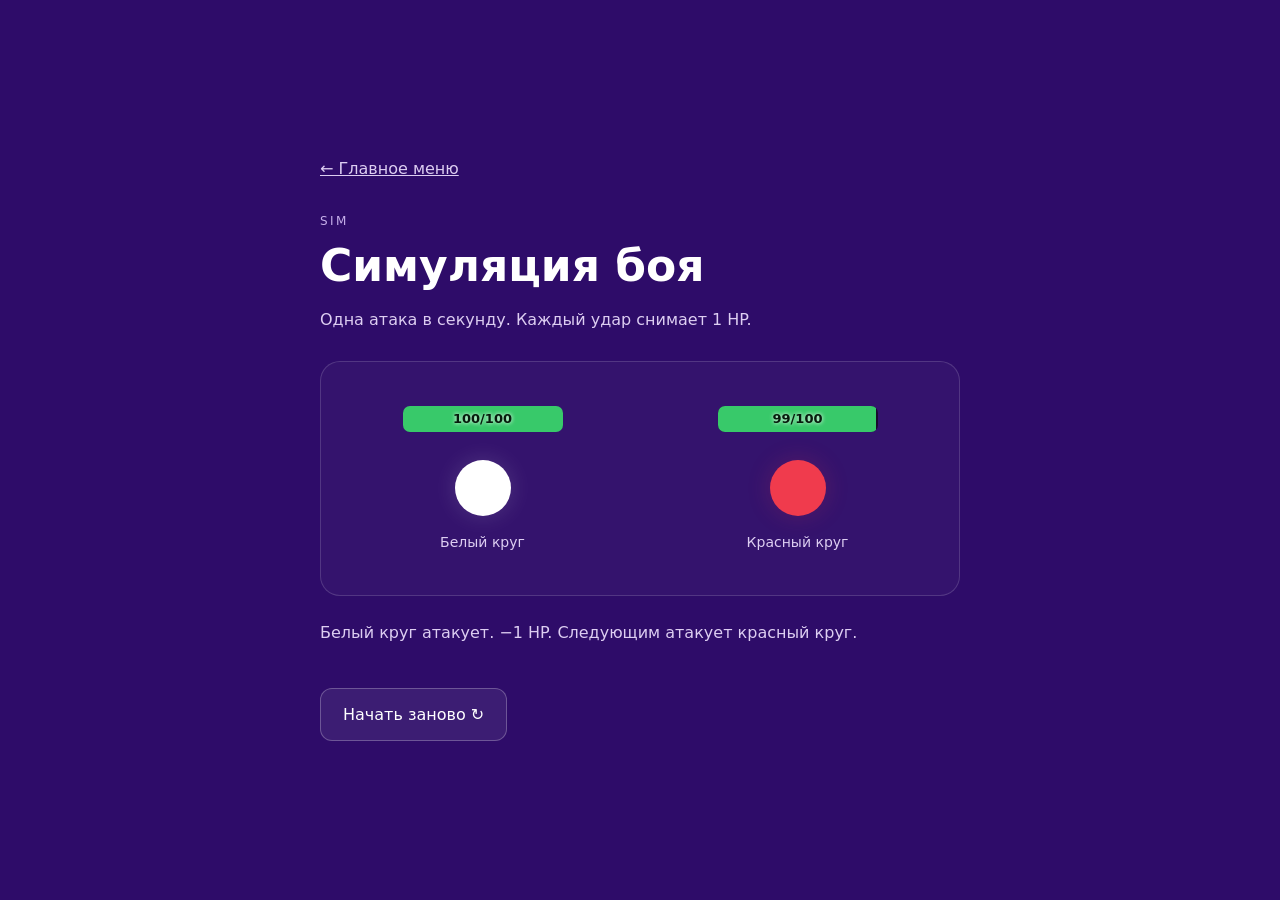
==== sim.html @ 28ef4718 "Add main menu and turn-based circle battle simulation" ====
<!DOCTYPE html>
<html lang="ru">
<head>
  <meta charset="UTF-8">
  <meta name="viewport" content="width=device-width, initial-scale=1">
  <title>Симуляция боя — HSR Calc Sim</title>
  <link rel="stylesheet" href="styles.css">
  <script src="sim.js" defer></script>
</head>
<body>
  <main class="panel">
    <a class="back" href="index.html">← Главное меню</a>
    <p class="eyebrow">SIM</p>
    <h1>Симуляция боя</h1>
    <p class="description">Одна атака в секунду. Каждый удар снимает 1 HP.</p>
    <section class="arena" aria-label="Бой двух кругов">
      <div class="fighter" id="white">
        <div class="health" role="progressbar" aria-label="Здоровье белого круга" aria-valuemin="0" aria-valuemax="100" aria-valuenow="100">
          <div class="health-fill"></div>
          <span class="health-value">100/100</span>
        </div>
        <div class="circle white"></div>
        <span class="fighter-name">Белый круг</span>
      </div>
      <div class="fighter" id="red">
        <div class="health" role="progressbar" aria-label="Здоровье красного круга" aria-valuemin="0" aria-valuemax="100" aria-valuenow="100">
          <div class="health-fill"></div>
          <span class="health-value">100/100</span>
        </div>
        <div class="circle red"></div>
        <span class="fighter-name">Красный круг</span>
      </div>
    </section>
    <p class="status" role="status">Бой начинается. Первым атакует белый круг.</p>
    <button class="button" id="restart" type="button">Начать заново ↻</button>
  </main>
</body>
</html>
---- styles.css ----
:root {
  color-scheme: dark;
  font-family: system-ui, sans-serif;
  color: #fff;
  background: #2e0c69;
}
* { box-sizing: border-box; }
body {
  margin: 0;
  min-height: 100vh;
  display: grid;
  place-items: center;
  padding: 24px;
}
.panel { width: min(100%, 640px); }
.eyebrow { color: #c6afea; font-size: 12px; letter-spacing: .2em; }
h1 { margin: 12px 0; font-size: clamp(30px, 6vw, 44px); }
.description, .status { color: #ddcef2; line-height: 1.6; }
.menu { margin-top: 32px; }
.button {
  display: inline-flex;
  align-items: center;
  justify-content: space-between;
  gap: 32px;
  padding: 16px 22px;
  border: 1px solid #ffffff40;
  border-radius: 12px;
  background: #ffffff12;
  color: #fff;
  text-decoration: none;
  font: inherit;
  cursor: pointer;
}
.button:hover { background: #ffffff24; }
a:focus-visible, button:focus-visible { outline: 3px solid #9af1b0; outline-offset: 5px; }
.back { color: #ddcef2; display: inline-block; margin-bottom: 24px; }
.arena {
  display: flex;
  justify-content: space-around;
  gap: 24px;
  padding: 44px 16px;
  margin-top: 28px;
  border: 1px solid #ffffff26;
  border-radius: 20px;
  background: #ffffff08;
}
.fighter { width: 160px; text-align: center; }
.health {
  position: relative;
  height: 26px;
  border-radius: 7px;
  overflow: hidden;
  background: #180a2d;
}
.health-fill { height: 100%; width: 100%; background: #38c96a; transition: width .25s; }
.health-value { position: absolute; inset: 0; display: grid; place-items: center; color: #071b0d; font-size: 13px; font-weight: 750; text-shadow: 0 0 4px #fff; }
.circle { width: 56px; height: 56px; margin: 28px auto 16px; border-radius: 50%; }
.white { background: #fff; box-shadow: 0 0 25px #ffffff24; }
.red { background: #f03b4d; box-shadow: 0 0 25px #f03b4d30; }
.fighter-name { font-size: 14px; color: #ddcef2; }
.fighter.attacking .circle { animation: attack .35s ease-in-out; }
.fighter:last-child.attacking .circle { animation-name: attack-left; }
.fighter.hit .circle { animation: hit .35s ease-in-out; }
.status { min-height: 52px; margin: 24px 0 16px; }
@keyframes attack { 50% { transform: translateX(18px); } }
@keyframes attack-left { 50% { transform: translateX(-18px); } }
@keyframes hit { 50% { opacity: .35; transform: scale(.9); } }
@media (prefers-reduced-motion: reduce) {
  *, *::before, *::after { animation: none !important; transition: none !important; }
}
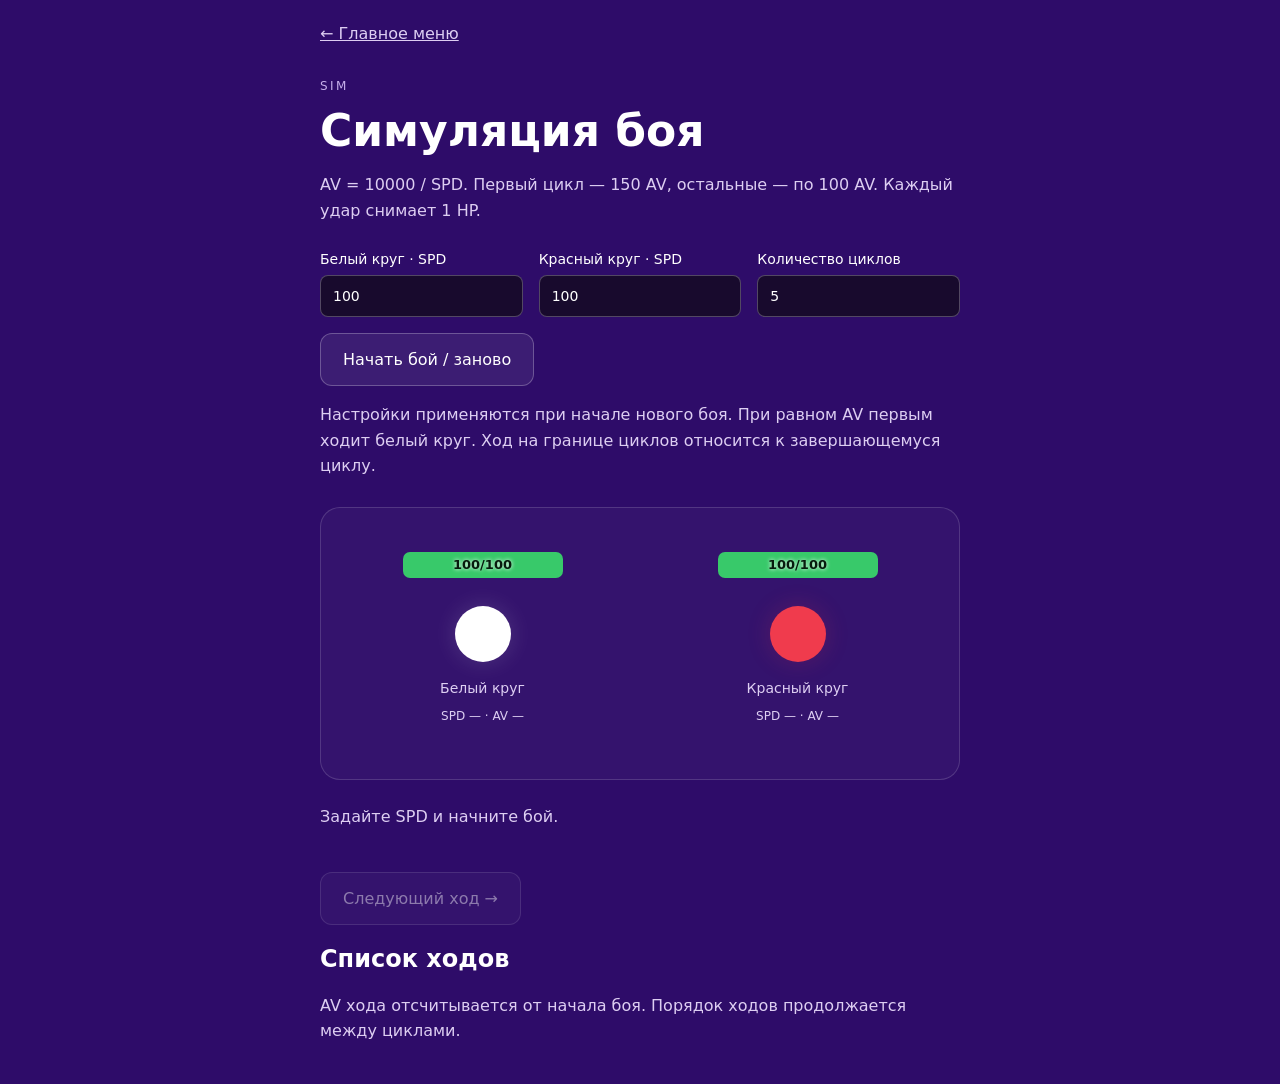
==== commit fd90d636: "Implement SPD-based turn order and battle cycles" ====
--- a/sim.html
+++ b/sim.html
@@ -5,6 +5,7 @@
   <meta name="viewport" content="width=device-width, initial-scale=1">
   <title>Симуляция боя — HSR Calc Sim</title>
   <link rel="stylesheet" href="styles.css">
+  <script src="battle.js" defer></script>
   <script src="sim.js" defer></script>
 </head>
 <body>
@@ -12,7 +13,14 @@
     <a class="back" href="index.html">← Главное меню</a>
     <p class="eyebrow">SIM</p>
     <h1>Симуляция боя</h1>
-    <p class="description">Одна атака в секунду. Каждый удар снимает 1 HP.</p>
+    <p class="description">AV = 10000 / SPD. Первый цикл — 150 AV, остальные — по 100 AV. Каждый удар снимает 1 HP.</p>
+    <form id="setup" class="setup">
+      <label>Белый круг · SPD<input id="white-spd" type="number" min="1" max="1000" step="any" value="100" required></label>
+      <label>Красный круг · SPD<input id="red-spd" type="number" min="1" max="1000" step="any" value="100" required></label>
+      <label>Количество циклов<input id="cycles" type="number" min="1" max="100" step="1" value="5" required></label>
+      <button class="button" type="submit">Начать бой / заново</button>
+    </form>
+    <p class="description">Настройки применяются при начале нового боя. При равном AV первым ходит белый круг. Ход на границе циклов относится к завершающемуся циклу.</p>
     <section class="arena" aria-label="Бой двух кругов">
       <div class="fighter" id="white">
         <div class="health" role="progressbar" aria-label="Здоровье белого круга" aria-valuemin="0" aria-valuemax="100" aria-valuenow="100">
@@ -21,6 +29,7 @@
         </div>
         <div class="circle white"></div>
         <span class="fighter-name">Белый круг</span>
+        <p class="fighter-stats">SPD — · AV —</p>
       </div>
       <div class="fighter" id="red">
         <div class="health" role="progressbar" aria-label="Здоровье красного круга" aria-valuemin="0" aria-valuemax="100" aria-valuenow="100">
@@ -29,10 +38,16 @@
         </div>
         <div class="circle red"></div>
         <span class="fighter-name">Красный круг</span>
+        <p class="fighter-stats">SPD — · AV —</p>
       </div>
     </section>
-    <p class="status" role="status">Бой начинается. Первым атакует белый круг.</p>
-    <button class="button" id="restart" type="button">Начать заново ↻</button>
+    <p class="status" role="status">Задайте SPD и начните бой.</p>
+    <button class="button" id="next" type="button" disabled>Следующий ход →</button>
+    <section aria-labelledby="turns-heading">
+      <h2 id="turns-heading">Список ходов</h2>
+      <p class="description">AV хода отсчитывается от начала боя. Порядок ходов продолжается между циклами.</p>
+      <div id="turns"></div>
+    </section>
   </main>
 </body>
 </html>
--- a/styles.css
+++ b/styles.css
@@ -68,3 +68,18 @@
 @media (prefers-reduced-motion: reduce) {
   *, *::before, *::after { animation: none !important; transition: none !important; }
 }
+.setup { display: flex; flex-wrap: wrap; gap: 16px; margin: 28px 0 16px; }
+.setup label { display: grid; gap: 8px; flex: 1 1 160px; font-size: 14px; }
+.setup input { width: 100%; padding: 12px; border: 1px solid #ffffff40; border-radius: 8px; background: #180a2d; color: white; font: inherit; }
+.setup input:focus-visible { outline: 3px solid #9af1b0; outline-offset: 3px; }
+.button:disabled { opacity: .45; cursor: default; }
+.fighter-stats { font-size: 12px; color: #ddcef2; }
+#turns { display: grid; gap: 12px; }
+.cycle { border: 1px solid #ffffff26; border-radius: 12px; padding: 16px; }
+.cycle h3 { margin: 0 0 12px; font-size: 15px; }
+.cycle ol { margin: 0; padding-left: 28px; }
+.cycle li { padding: 8px; border-radius: 6px; font-size: 14px; }
+.cycle li[aria-current] { background: #ffffff20; outline: 1px solid #9af1b0; }
+.completed { color: #9af1b0; }
+.completed::after { content: ' · выполнен'; }
+.cancelled { opacity: .45; text-decoration: line-through; }
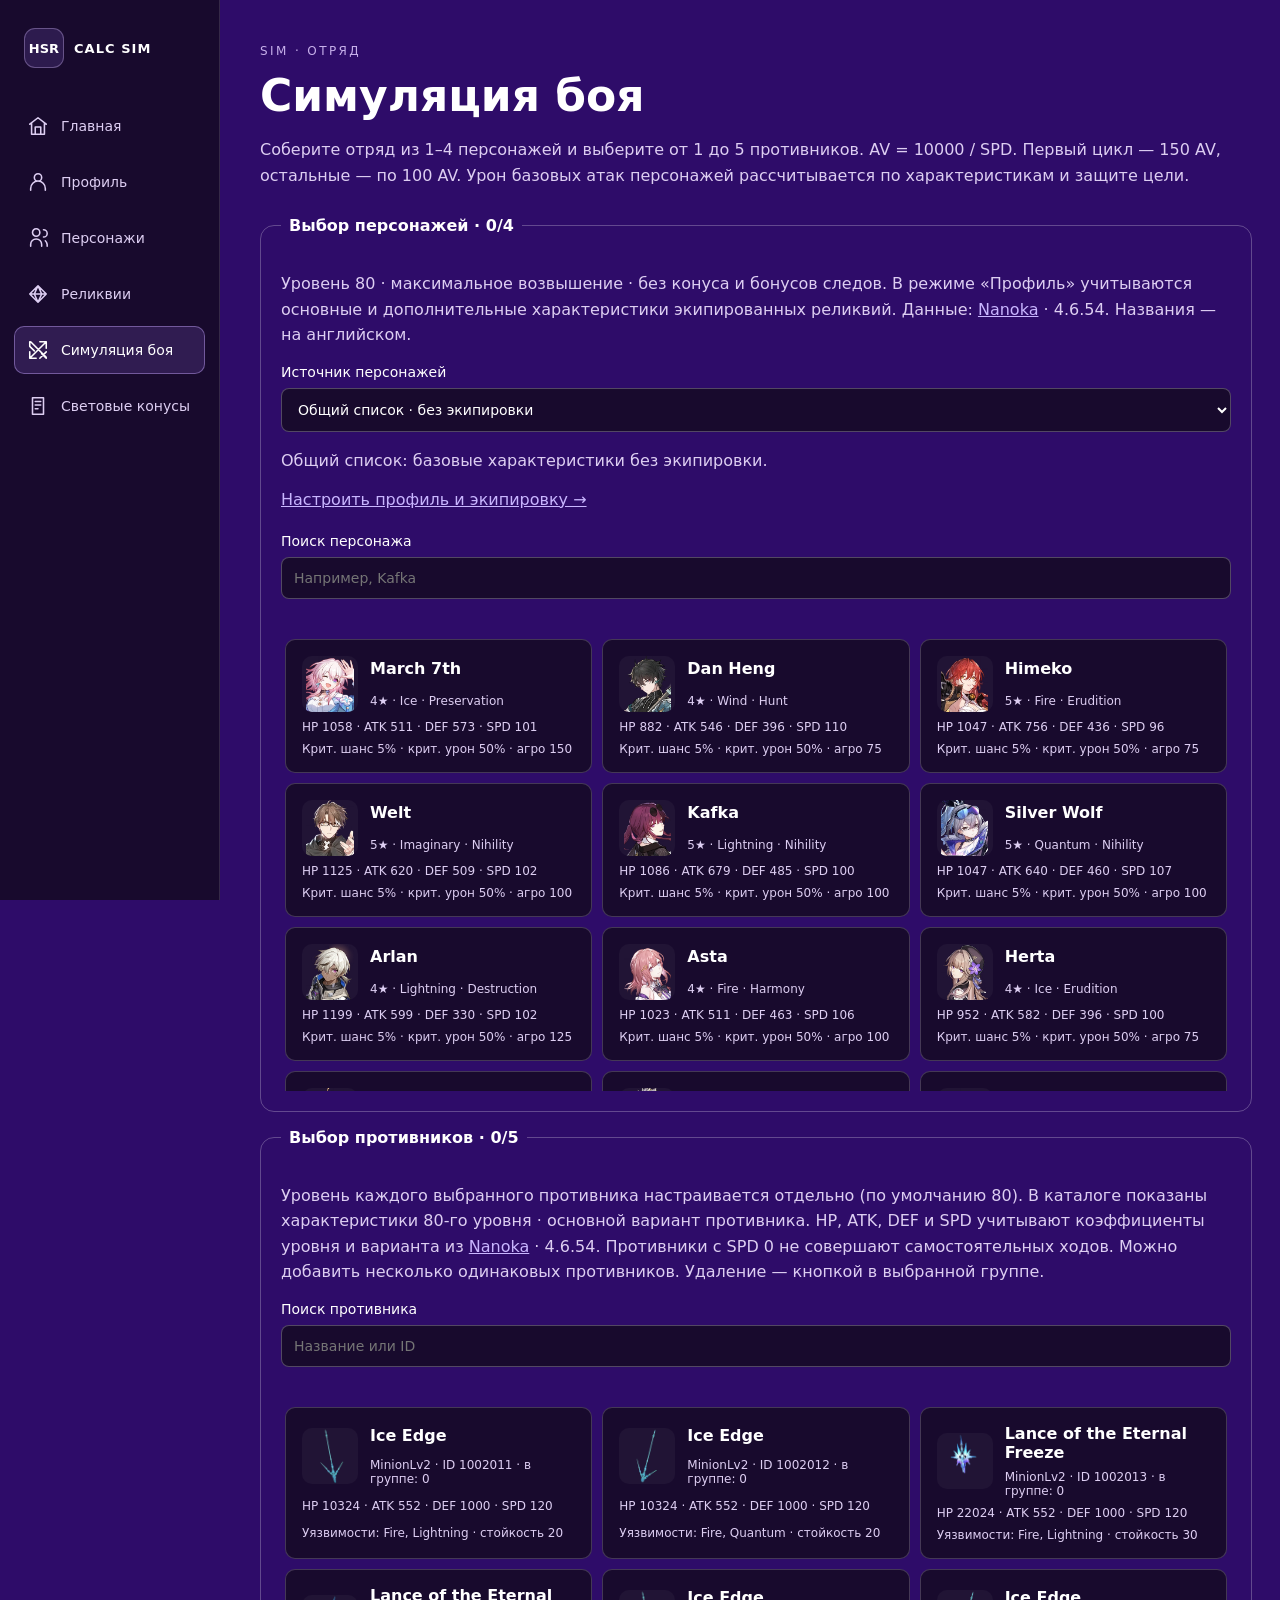
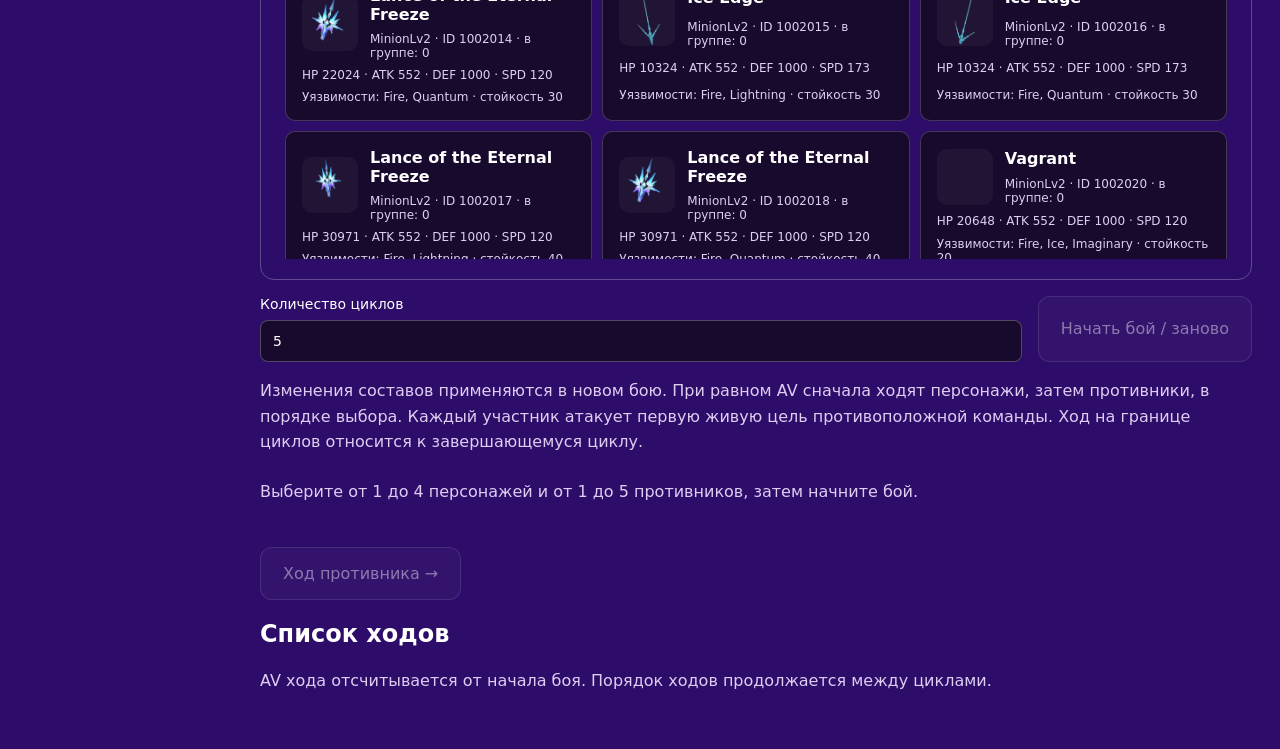
==== commit 63819365: "Add character profiles, equipment catalogs and battle damage simulation" ====
--- a/sim.html
+++ b/sim.html
@@ -5,44 +5,84 @@
   <meta name="viewport" content="width=device-width, initial-scale=1">
   <title>Симуляция боя — HSR Calc Sim</title>
   <link rel="stylesheet" href="styles.css">
+  <script src="characters.js" defer></script>
+  <script src="toughness.js" defer></script>
+  <script src="character-icon.js" defer></script>
+  <script src="monsters.js" defer></script>
+  <script src="monster-levels.js" defer></script>
+  <script src="monster-model.js" defer></script>
+  <script src="relics.js" defer></script>
+  <script src="relic-model.js" defer></script>
+  <script src="profile-model.js" defer></script>
+  <script src="character-details.js" defer></script>
   <script src="battle.js" defer></script>
+  <script src="damage.js" defer></script>
   <script src="sim.js" defer></script>
 </head>
-<body>
-  <main class="panel">
-    <a class="back" href="index.html">← Главное меню</a>
-    <p class="eyebrow">SIM</p>
+<body class="app-body">
+  <a class="skip-link" href="#main-content">К содержимому</a>
+  <aside class="app-sidebar" aria-label="Меню приложения">
+    <a class="sidebar-brand" href="index.html" aria-label="HSR Calc Sim — главная"><span class="brand-mark" aria-hidden="true">HSR</span><span class="sidebar-brand-text">CALC SIM</span></a>
+    <nav class="sidebar-nav" aria-label="Страницы">
+      <a class="sidebar-link" href="index.html" title="Главная"><svg viewBox="0 0 24 24" fill="none" stroke="currentColor" stroke-width="1.7" stroke-linecap="round" stroke-linejoin="round" aria-hidden="true"><path d="M3 10 12 3l9 7M5 9v12h14V9M9 21v-8h6v8"/></svg><span class="sidebar-label">Главная</span></a>
+      <a class="sidebar-link" href="profile.html" title="Профиль"><svg viewBox="0 0 24 24" fill="none" stroke="currentColor" stroke-width="1.7" stroke-linecap="round" stroke-linejoin="round" aria-hidden="true"><path d="M20 21v-2a8 8 0 0 0-16 0v2M16 7a4 4 0 1 1-8 0 4 4 0 0 1 8 0"/></svg><span class="sidebar-label">Профиль</span></a>
+      <a class="sidebar-link" href="characters.html" title="Персонажи"><svg viewBox="0 0 24 24" fill="none" stroke="currentColor" stroke-width="1.7" stroke-linecap="round" stroke-linejoin="round" aria-hidden="true"><path d="M16 21v-2a6 6 0 0 0-12 0v2M14 6a4 4 0 1 1-8 0 4 4 0 0 1 8 0M18 3a4 4 0 0 1 0 8M20 15a6 6 0 0 1 2 4v2"/></svg><span class="sidebar-label">Персонажи</span></a>
+      <a class="sidebar-link" href="relics.html" title="Реликвии"><svg viewBox="0 0 24 24" fill="none" stroke="currentColor" stroke-width="1.7" stroke-linecap="round" stroke-linejoin="round" aria-hidden="true"><path d="m12 3 9 9-9 9-9-9 9-9ZM3 12h18M12 3l4 9-4 9-4-9 4-9Z"/></svg><span class="sidebar-label">Реликвии</span></a>
+      <a class="sidebar-link" href="sim.html" title="Симуляция боя" aria-current="page"><svg viewBox="0 0 24 24" fill="none" stroke="currentColor" stroke-width="1.7" stroke-linecap="round" stroke-linejoin="round" aria-hidden="true"><path d="m4 3 17 17M14 3h7v7M21 3 3 21M3 14v7h7M3 3v5l5 5M16 16l5 5M14 21l7-7"/></svg><span class="sidebar-label">Симуляция боя</span></a>
+      <a class="sidebar-link" href="lightcones.html" title="Световые конусы"><svg viewBox="0 0 24 24" fill="none" stroke="currentColor" stroke-width="1.7" stroke-linecap="round" stroke-linejoin="round" aria-hidden="true"><path d="M6 3h12v18H6zM9 7h6M9 11h6M9 15h3"/></svg><span class="sidebar-label">Световые конусы</span></a>
+    </nav>
+  </aside>
+  <main id="main-content" tabindex="-1" class="panel sim-panel">
+    <p class="eyebrow">SIM · ОТРЯД</p>
     <h1>Симуляция боя</h1>
-    <p class="description">AV = 10000 / SPD. Первый цикл — 150 AV, остальные — по 100 AV. Каждый удар снимает 1 HP.</p>
+    <p class="description">Соберите отряд из 1–4 персонажей и выберите от 1 до 5 противников. AV = 10000 / SPD. Первый цикл — 150 AV, остальные — по 100 AV. Урон базовых атак персонажей рассчитывается по характеристикам и защите цели.</p>
     <form id="setup" class="setup">
-      <label>Белый круг · SPD<input id="white-spd" type="number" min="1" max="1000" step="any" value="100" required></label>
-      <label>Красный круг · SPD<input id="red-spd" type="number" min="1" max="1000" step="any" value="100" required></label>
+      <fieldset class="roster"><legend>Выбор персонажей · <span id="team-count">0/4</span></legend>
+        <p class="description">Уровень 80 · максимальное возвышение · без конуса и бонусов следов. В режиме «Профиль» учитываются основные и дополнительные характеристики экипированных реликвий. Данные: <a href="https://hsr.nanoka.cc/character" target="_blank" rel="noopener">Nanoka</a> · 4.6.54. Названия — на английском.</p>
+        <label>Источник персонажей<select id="character-source"><option value="profile">Профиль · с экипировкой</option><option value="all">Общий список · без экипировки</option></select></label>
+        <p id="character-source-description" class="description"></p>
+        <a class="back" href="profile.html">Настроить профиль и экипировку →</a>
+        <label>Поиск персонажа<input id="search" type="search" placeholder="Например, Kafka" autocomplete="off"></label>
+        <div id="selected-team" aria-label="Выбранный отряд"></div>
+        <div id="characters" class="character-grid"></div>
+      </fieldset>
+      <fieldset class="roster"><legend>Выбор противников · <span id="enemy-count">0/5</span></legend>
+        <p class="description">Уровень каждого выбранного противника настраивается отдельно (по умолчанию 80). В каталоге показаны характеристики 80-го уровня · основной вариант противника. HP, ATK, DEF и SPD учитывают коэффициенты уровня и варианта из <a href="https://hsr.nanoka.cc/monster" target="_blank" rel="noopener">Nanoka</a> · 4.6.54. Противники с SPD 0 не совершают самостоятельных ходов. Можно добавить несколько одинаковых противников. Удаление — кнопкой в выбранной группе.</p>
+        <label>Поиск противника<input id="monster-search" type="search" placeholder="Название или ID" autocomplete="off"></label>
+        <div id="selected-enemies" aria-label="Выбранные противники"></div>
+        <div id="monsters" class="character-grid"></div>
+      </fieldset>
       <label>Количество циклов<input id="cycles" type="number" min="1" max="100" step="1" value="5" required></label>
-      <button class="button" type="submit">Начать бой / заново</button>
+      <button class="button" id="start" type="submit" disabled>Начать бой / заново</button>
     </form>
-    <p class="description">Настройки применяются при начале нового боя. При равном AV первым ходит белый круг. Ход на границе циклов относится к завершающемуся циклу.</p>
-    <section class="arena" aria-label="Бой двух кругов">
-      <div class="fighter" id="white">
-        <div class="health" role="progressbar" aria-label="Здоровье белого круга" aria-valuemin="0" aria-valuemax="100" aria-valuenow="100">
-          <div class="health-fill"></div>
-          <span class="health-value">100/100</span>
-        </div>
-        <div class="circle white"></div>
-        <span class="fighter-name">Белый круг</span>
-        <p class="fighter-stats">SPD — · AV —</p>
+    <p class="description">Изменения составов применяются в новом бою. При равном AV сначала ходят персонажи, затем противники, в порядке выбора. Каждый участник атакует первую живую цель противоположной команды. Ход на границе циклов относится к завершающемуся циклу.</p>
+    <section class="arena" aria-label="Бой отряда с противниками" hidden>
+      <div id="allies" class="allies"></div><div id="enemies" class="enemies"></div>
+    </section>
+    <p class="status" role="status">Выберите от 1 до 4 персонажей и от 1 до 5 противников, затем начните бой.</p>
+    <section id="battle-actions" hidden aria-label="Действия в бою">
+      <p id="action-prompt" class="description" role="status"></p>
+      <p id="damage-preview" class="description" aria-live="polite"></p>
+      <p id="toughness-preview" class="description" aria-live="polite"></p>
+      <div class="attack-actions" role="group" aria-label="Атаки персонажа">
+        <button class="button" id="basic-attack" type="button" disabled>Базовая атака</button>
+        <button class="button" id="skill" type="button" disabled title="Пока недоступно">Способность</button>
+        <button class="button" id="ultimate" type="button" disabled title="Пока недоступно">Сверхспособность</button>
       </div>
-      <div class="fighter" id="red">
-        <div class="health" role="progressbar" aria-label="Здоровье красного круга" aria-valuemin="0" aria-valuemax="100" aria-valuenow="100">
-          <div class="health-fill"></div>
-          <span class="health-value">100/100</span>
-        </div>
-        <div class="circle red"></div>
-        <span class="fighter-name">Красный круг</span>
-        <p class="fighter-stats">SPD — · AV —</p>
-      </div>
+      <p class="description">Базовая атака: урон по формуле с учётом экипировки, критов и защиты цели; снижение стойкости при совпадении стихии с уязвимостью. Способность и сверхспособность пока недоступны.</p>
+      <details class="toughness-formula"><summary>Расчёт урона HP</summary>
+        <p class="description">База = характеристика (ATK, HP или DEF) × коэффициент базовой атаки 6-го уровня + добавочный урон.</p>
+        <p class="description">Урон = база × исходный множитель × крит × бонус урона × ослабление × защита × сопротивление × уязвимость × снижение входящего урона × состояние стойкости.</p>
+        <p class="description">Защита = (200 + 10 × уровень атакующего) / (эффективная DEF цели + 200 + 10 × уровень атакующего). Сопротивление = 1 − (RES − пробивание RES). Крит = 1 + крит. урон при успешном броске. При непустой стойкости цели действует множитель 0,9; после пробития — 1.</p>
+        <p class="description">Формула: <a href="https://honkai-star-rail.fandom.com/wiki/Damage" target="_blank" rel="noopener">HSR Wiki · Damage</a>. Проценты и характеристики реликвий учитываются из профиля. Многоударные атаки пока считаются суммарно с одним броском крита на цель. Урон пробития, урон Радости и дополнительные эффекты навыков не подключены; атаки противников пока снимают 1 HP.</p>
+      </details>
+      <details class="toughness-formula"><summary>Расчёт снижения стойкости</summary>
+        <p class="description">(Базовое снижение + добавка) × (1 + бонус снижения) × (1 + эффективность пробития + уязвимость к стойкости) × множитель способности.</p>
+        <p class="description">SPD берётся из итоговых характеристик персонажа с округлением дробной части от 0,6 вверх и определяет частоту ходов. Скорость, ATK и эффект пробития не увеличивают снижение стойкости за удар. Эффективность пробития учитывается отдельно. Сам урон стойкости не округляется по правилу скорости.</p>
+        <p class="description">Без бонусов обычная базовая атака снимает 10 стойкости. Стойкость противников и способностей приведена к единицам <a href="https://honkai-star-rail.fandom.com/wiki/Toughness#Toughness_Reduction_Formula" target="_blank" rel="noopener">HSR Wiki</a>: исходные данные Nanoka делятся на 3. При нулевой стойкости дальнейшего снижения нет.</p>
+      </details>
     </section>
-    <p class="status" role="status">Задайте SPD и начните бой.</p>
-    <button class="button" id="next" type="button" disabled>Следующий ход →</button>
+    <button class="button" id="next" type="button" disabled>Ход противника →</button>
     <section aria-labelledby="turns-heading">
       <h2 id="turns-heading">Список ходов</h2>
       <p class="description">AV хода отсчитывается от начала боя. Порядок ходов продолжается между циклами.</p>
--- a/styles.css
+++ b/styles.css
@@ -83,3 +83,163 @@
 .completed { color: #9af1b0; }
 .completed::after { content: ' · выполнен'; }
 .cancelled { opacity: .45; text-decoration: line-through; }
+.sim-panel { width: min(100%, 1100px); }
+.roster { width: 100%; min-width: 0; margin: 0; padding: 20px; border: 1px solid #ffffff40; border-radius: 14px; }
+.roster legend { padding: 0 8px; font-weight: 700; }
+.roster a { color: #c9b6ff; }
+.character-grid { display: grid; grid-template-columns: repeat(auto-fit,minmax(230px,1fr)); gap: 10px; max-height: 460px; overflow-y: auto; padding: 8px 4px; margin-top: 16px; }
+.character-card { display: grid; gap: 8px; padding: 16px; text-align: left; color: #fff; background: #180a2d; border: 1px solid #ffffff30; border-radius: 10px; cursor: pointer; font: inherit; }
+.character-card span { color: #ddcef2; font-size: 12px; }
+.character-card[aria-pressed="true"] { border-color: #9af1b0; background: #283848; }
+.character-card:disabled { opacity: .45; cursor: default; }
+#selected-team { display: flex; flex-wrap: wrap; gap: 8px; margin-top: 16px; }
+.team-chip { border: 1px solid #9af1b0; background: #ffffff15; border-radius: 8px; padding: 10px; color: white; cursor: pointer; }
+.allies { display: grid; grid-template-columns: repeat(2,minmax(0,160px)); gap: 24px; }
+.arena[hidden] { display: none; }
+.avatar { display: grid; place-items: center; width: 64px; height: 64px; margin: 22px auto 16px; border-radius: 16px; background: linear-gradient(135deg,#6852bb,#32204e); border: 1px solid #bba3ee; font-size: 24px; font-weight: 700; }
+.enemy .avatar { color: #f03b4d; background: #381529; border-radius: 50%; font-size: 48px; }
+.fighter.attacking .avatar { animation: attack .35s ease-in-out; }
+.enemy.attacking .avatar { animation-name: attack-left; }
+.fighter.hit .avatar { animation: hit .35s ease-in-out; }
+.defeated { opacity: .35; }
+@media(max-width:600px) { .arena { flex-direction: column; align-items: center; } .fighter { width: 130px; } .allies { gap: 16px; } .roster { padding: 12px; } }
+#selected-enemies { display: flex; flex-wrap: wrap; gap: 8px; margin-top: 16px; }
+.enemies { display: grid; grid-template-columns: repeat(2,minmax(0,160px)); gap: 24px; }
+.enemy .avatar { border-radius: 16px; font-size: 24px; color: #ffbac4; }
+@media(max-width:600px) { .enemies { gap: 16px; } }
+.toughness { position: relative; height: 22px; margin-bottom: 6px; border-radius: 7px; overflow: hidden; background: #180a2d; border: 1px solid #ffffff60; }
+.toughness-fill { height: 100%; background: #fff; transition: width .25s; }
+.toughness-value { position: absolute; inset: 0; display: grid; place-items: center; font-size: 12px; font-weight: 750; color: #fff; text-shadow: 0 1px 2px #000, 0 -1px 2px #000, 1px 0 2px #000, -1px 0 2px #000; }
+.library-panel { width: min(100%, 1200px); }
+.library-panel > .description a { color: #c9b6ff; }
+.menu { display: flex; flex-wrap: wrap; gap: 12px; }
+.library-layout { display: grid; grid-template-columns: minmax(240px, 320px) minmax(0, 1fr); gap: 24px; align-items: start; margin-top: 28px; }
+.character-list-panel, .character-detail { padding: 22px; border: 1px solid #ffffff26; border-radius: 16px; background: #ffffff08; min-width: 0; }
+.character-list-panel h2, .character-detail > h2 { margin-top: 0; }
+.library-search { display: grid; gap: 8px; font-size: 14px; }
+.library-search input, .skill-level select { padding: 12px; color: #fff; background: #180a2d; border: 1px solid #ffffff40; border-radius: 8px; font: inherit; min-width: 0; }
+.library-search input:focus-visible, .skill-level select:focus-visible { outline: 3px solid #9af1b0; outline-offset: 3px; }
+.library-list { display: grid; gap: 10px; max-height: 65vh; overflow-y: auto; padding: 6px; }
+.character-description, .skill-description { white-space: pre-line; line-height: 1.7; color: #ddcef2; overflow-wrap: anywhere; }
+.character-stat-grid { display: grid; grid-template-columns: repeat(auto-fit, minmax(110px, 1fr)); gap: 10px; }
+.character-stat-grid > div { padding: 14px; border-radius: 10px; background: #180a2d; }
+.character-stat-grid dt { font-size: 12px; color: #c6afea; }
+.character-stat-grid dd { margin: 6px 0 0; font-size: 22px; font-weight: 700; }
+.skill-group { display: grid; gap: 12px; margin: 24px 0; }
+.skill-group > h3 { margin: 0; }
+.skill-card { padding: 18px; border: 1px solid #ffffff26; border-radius: 12px; background: #180a2d70; }
+.skill-type { color: #c6afea; font-size: 12px; margin: 0 0 8px; }
+.skill-card h4 { margin: 0 0 12px; font-size: 18px; }
+.skill-level { display: inline-flex; align-items: center; gap: 12px; color: #ddcef2; font-size: 13px; }
+.skill-level select { padding: 6px 10px; }
+.skill-description { margin-bottom: 0; }
+@media(max-width:760px) { .library-layout { grid-template-columns: 1fr; } .library-list { max-height: 320px; } .character-list-panel, .character-detail { padding: 16px; } }
+.character-card-with-icon { grid-template-columns: 56px minmax(0, 1fr); align-items: center; column-gap: 12px; }
+.character-icon { width: 56px; height: 56px; object-fit: contain; border-radius: 10px; background: #ffffff0a; }
+.character-card-with-icon > .character-icon { grid-column: 1; grid-row: 1 / span 2; }
+.character-card-with-icon > strong, .character-card-with-icon > span { grid-column: 2; overflow-wrap: anywhere; }
+.character-card-with-icon > span:nth-of-type(n+2) { grid-column: 1 / -1; }
+.character-detail-icon { display: block; width: 128px; height: 128px; object-fit: contain; border-radius: 16px; background: #ffffff0a; }
+.team-chip { display: inline-flex; align-items: center; gap: 8px; }
+.team-icon { width: 28px; height: 28px; object-fit: contain; border-radius: 5px; }
+.fighter-icon { display: block; width: 100%; height: 100%; object-fit: contain; border-radius: inherit; }
+.skill-stat-grid { display: grid; grid-template-columns: repeat(auto-fit, minmax(150px, 1fr)); gap: 10px; margin: 16px 0; }
+.skill-stat-grid > div { padding: 12px; border-radius: 8px; background: #180a2d; }
+.skill-stat-grid dt { font-size: 12px; line-height: 1.5; color: #c6afea; }
+.skill-stat-grid dd { margin: 6px 0 0; font-size: 16px; font-weight: 650; }
+.attack-actions { display: flex; flex-wrap: wrap; gap: 12px; margin: 12px 0; }
+.toughness-formula { margin: 16px 0 24px; padding: 14px; border: 1px solid #ffffff26; border-radius: 12px; }
+.toughness-formula summary { cursor: pointer; }
+.toughness-formula a { color: #c9b6ff; }
+.relic-form { display: grid; gap: 16px; }
+.relic-form label { display: grid; gap: 8px; font-size: 14px; min-width: 0; }
+.relic-form input, .relic-form select { width: 100%; min-width: 0; padding: 12px; border: 1px solid #ffffff40; border-radius: 8px; background: #180a2d; color: white; font: inherit; }
+.relic-form input:focus-visible, .relic-form select:focus-visible { outline: 3px solid #9af1b0; outline-offset: 3px; }
+.relic-form-row { display: grid; grid-template-columns: minmax(0,1fr) minmax(0,1fr); gap: 12px; }
+.relic-substats { min-width: 0; margin: 0; border: 1px solid #ffffff40; border-radius: 12px; padding: 14px; }
+#relic-substats { display: grid; gap: 12px; margin-top: 10px; }
+.relic-inventory { display: grid; grid-template-columns: repeat(auto-fit,minmax(260px,1fr)); gap: 16px; }
+.saved-relic { padding: 20px; border: 1px solid #ffffff26; border-radius: 16px; background: #ffffff08; overflow-wrap: anywhere; }
+.relic-substat-list { padding-left: 20px; color: #ddcef2; line-height: 1.8; }
+.relic-bonus h3 { font-size: 15px; margin-bottom: 4px; }
+.relic-bonus .description { margin-top: 0; }
+#relic-main-unit { color: #c6afea; font-size: 12px; }
+@media(max-width:500px) { .relic-form-row { grid-template-columns: 1fr; } }
+.relic-icon { display: block; width: 64px; height: 64px; object-fit: contain; }
+.relic-preview-icon { display: block; width: 88px; height: 88px; object-fit: contain; }
+.relic-set-header, .relic-part-preview { display: flex; align-items: center; gap: 16px; }
+.relic-set-header h2 { margin: 0; overflow-wrap: anywhere; }
+.relic-part-preview { padding: 12px; border: 1px solid #ffffff26; border-radius: 12px; background: #180a2d; }
+.relic-preview-icon, .relic-set-header > div { flex-shrink: 0; }
+.saved-relic > .relic-icon { margin-bottom: 12px; }
+.profile-list { display: flex; flex-wrap: wrap; gap: 8px; margin-bottom: 24px; }
+.profile-list .team-chip[aria-pressed="true"] { background: #283848; outline: 2px solid #9af1b0; }
+#profile-detail > .character-detail-icon { margin-top: 20px; }
+.profile-equipment { display: grid; gap: 12px; }
+.profile-equipment-slot { display: flex; align-items: center; gap: 12px; padding: 12px; background: #180a2d; border-radius: 12px; }
+.profile-equipment-slot > img { flex-shrink: 0; }
+.profile-equipment-slot label { display: grid; gap: 8px; flex: 1; min-width: 0; }
+.profile-equipment-slot select, .setup select { padding: 12px; min-width: 0; width: 100%; border: 1px solid #ffffff40; border-radius: 8px; background: #180a2d; color: #fff; font: inherit; }
+.profile-equipment-slot select:focus-visible, .setup select:focus-visible { outline: 3px solid #9af1b0; outline-offset: 3px; }
+#relic-inventory + a, .description a { color: #c9b6ff; }
+.profile-equipment-slot { align-items: flex-start; }
+.profile-relic-content { flex: 1; min-width: 0; }
+.profile-relic-meta { margin: 10px 0; color: #c6afea; font-size: 12px; line-height: 1.5; }
+.profile-relic-main { margin: 10px 0; color: #9af1b0; font-size: 14px; font-weight: 650; }
+.profile-relic-substats { margin: 8px 0 0; padding-left: 20px; color: #ddcef2; font-size: 13px; line-height: 1.8; }
+.button-small { padding: 7px 10px; border-radius: 8px; font-size: 12px; gap: 8px; }
+.profile-edit-relic { margin-top: 10px; }
+.profile-relic-editor { display: grid; gap: 12px; margin-top: 14px; padding-top: 14px; border-top: 1px solid #ffffff26; }
+.profile-relic-editor input { width: 100%; min-width: 0; padding: 12px; border: 1px solid #ffffff40; border-radius: 8px; background: #180a2d; color: white; font: inherit; }
+.profile-relic-editor input:focus-visible { outline: 3px solid #9af1b0; outline-offset: 3px; }
+.profile-relic-editor .relic-substats .relic-form-row { margin-top: 10px; }
+.profile-edit-actions { display: flex; flex-wrap: wrap; gap: 8px; }
+.profile-edit-error { color: #ffbac4; font-size: 13px; line-height: 1.5; margin: 0; }
+.fighter { position: relative; }
+.damage-number { position: absolute; left: 50%; top: 40%; z-index: 3; opacity: 0; pointer-events: none; white-space: nowrap; color: #fff; font-size: 26px; font-weight: 850; text-shadow: 0 2px 4px #000, 0 0 8px #180a2d; transform: translate(-50%, 0); }
+.damage-number.damage-visible { opacity: 1; animation: damage-float 1.6s ease-out both; }
+.damage-number.damage-critical { color: #ffd875; font-size: 30px; }
+.fighter.defeated { opacity: 1; }
+.fighter.defeated > :not(.damage-number) { opacity: .35; }
+@keyframes damage-float { 0% { opacity: 0; transform: translate(-50%, 8px) scale(.8); } 15% { opacity: 1; transform: translate(-50%, -8px) scale(1.08); } 70% { opacity: 1; } 100% { opacity: 0; transform: translate(-50%, -48px) scale(1); } }
+/* Shared navigation stays on the left on every screen size. */
+.app-body { display: block; padding: 32px 28px 40px 260px; }
+.app-body > .panel { margin: 0 auto; min-width: 0; }
+.app-sidebar { position: fixed; inset: 0 auto 0 0; width: 220px; padding: 24px 14px; display: flex; flex-direction: column; gap: 30px; overflow-y: auto; background: #180a2d; border-right: 1px solid #ffffff20; z-index: 10; }
+.sidebar-brand { display: flex; align-items: center; gap: 10px; padding: 4px 10px; color: white; text-decoration: none; }
+.brand-mark { display: grid; place-items: center; width: 40px; height: 40px; flex-shrink: 0; background: #8d64dc30; border: 1px solid #c6afea60; border-radius: 11px; font-size: 13px; font-weight: 800; }
+.sidebar-brand-text { font-size: 13px; font-weight: 700; letter-spacing: .08em; }
+.sidebar-nav { display: grid; gap: 8px; }
+.sidebar-link { display: flex; align-items: center; gap: 12px; min-height: 48px; padding: 12px; color: #ddcef2; border: 1px solid transparent; border-radius: 10px; text-decoration: none; font-size: 14px; }
+.sidebar-link svg { width: 22px; height: 22px; flex-shrink: 0; }
+.sidebar-link:hover { background: #ffffff10; color: white; }
+.sidebar-link[aria-current="page"] { color: #fff; background: #8d64dc35; border-color: #b697e780; }
+.skip-link { position: fixed; left: 12px; top: -100px; padding: 12px; background: #180a2d; color: white; border-radius: 8px; z-index: 20; }
+.skip-link:focus { top: 12px; }
+.app-body .character-grid { grid-template-columns: repeat(auto-fit, minmax(min(230px,100%),1fr)); }
+@media(max-width:1100px) {
+  .app-body { padding: 24px 20px 32px 216px; }
+  .app-sidebar { width: 192px; padding: 20px 10px; }
+  .sidebar-link { gap: 10px; padding: 10px; font-size: 13px; }
+  .sidebar-brand-text { font-size: 11px; }
+}
+@media(max-width:760px) {
+  .app-body { padding: 20px 12px 28px 84px; }
+  .app-sidebar { width: 68px; padding: 16px 6px; gap: 24px; }
+  .sidebar-brand { justify-content: center; padding: 0; }
+  .sidebar-brand-text, .sidebar-label { position: absolute; width: 1px; height: 1px; padding: 0; margin: -1px; overflow: hidden; clip-path: inset(50%); white-space: nowrap; }
+  .sidebar-link { justify-content: center; padding: 10px; min-height: 48px; }
+  .app-body .allies, .app-body .enemies { grid-template-columns: repeat(2,minmax(0,1fr)); width: 100%; max-width: 344px; }
+  .app-body .fighter { width: min(100%,160px); }
+  .app-body .relic-inventory { grid-template-columns: repeat(auto-fit,minmax(min(260px,100%),1fr)); }
+  .app-body .profile-equipment-slot { flex-wrap: wrap; }
+}
+.enemy-setup-card { display: grid; gap: 10px; flex: 1 1 240px; padding: 14px; border: 1px solid #ffffff30; border-radius: 12px; background: #180a2d80; }
+.enemy-setup-card .fighter-stats { margin: 0; line-height: 1.6; }
+.enemy-setup-card .team-chip { justify-content: space-between; }
+.lightcone-filters { display: grid; grid-template-columns: repeat(2,minmax(0,1fr)); gap: 12px; margin: 16px 0; }
+.lightcone-filters select { width: 100%; min-width: 0; padding: 12px; background: #180a2d; color: white; border: 1px solid #ffffff40; border-radius: 8px; font: inherit; }
+.lightcone-filters select:focus-visible { outline: 3px solid #9af1b0; outline-offset: 3px; }
+.lightcone-icon { width: 56px; height: 78px; object-fit: contain; grid-column: 1; grid-row: 1 / span 2; border-radius: 6px; }
+.lightcone-art { display: block; width: min(180px,100%); height: auto; max-height: 280px; object-fit: contain; border-radius: 10px; }
+@media(max-width:500px) { .lightcone-filters { grid-template-columns: 1fr; } }
